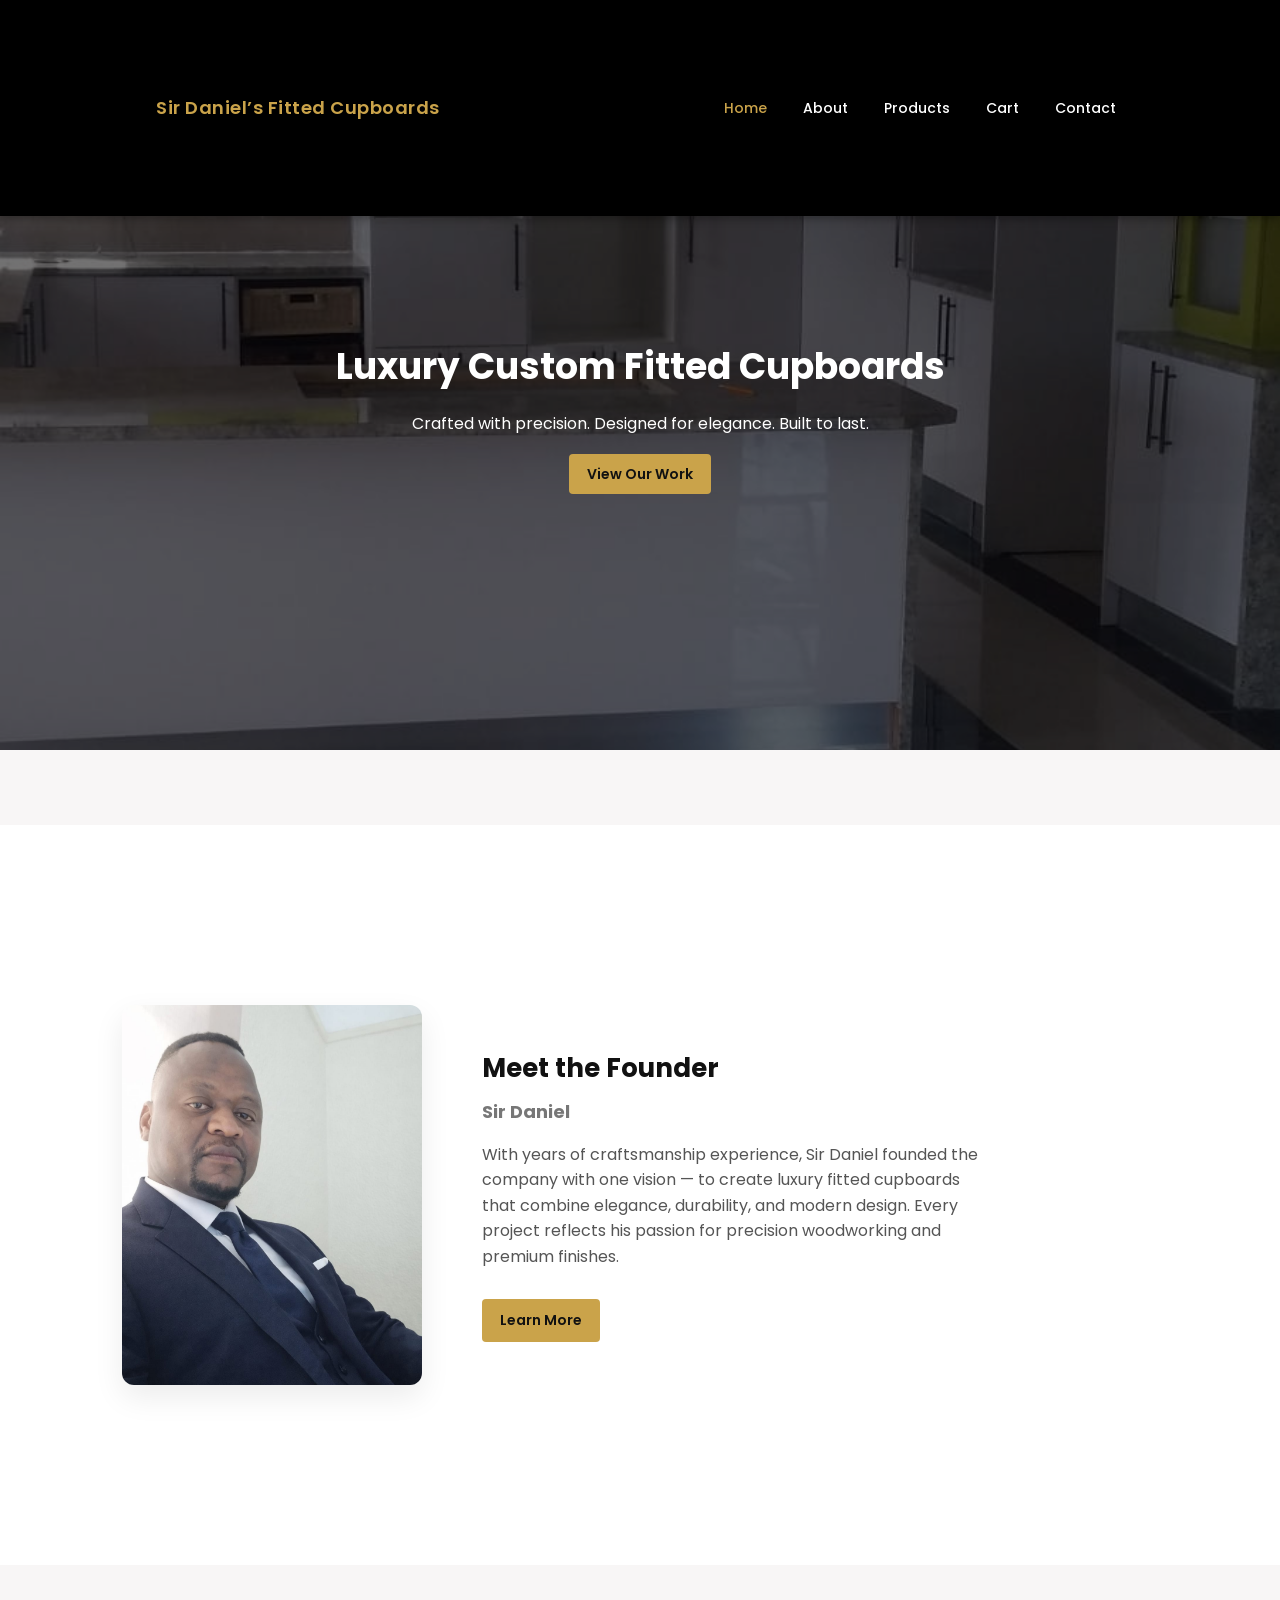
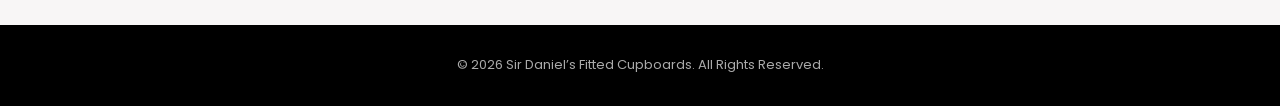
==== index.html @ cc7ca337 "files edited" ====
<!DOCTYPE html>
<html lang="en">
<head>
<meta charset="UTF-8">
<meta name="viewport" content="width=device-width, initial-scale=1.0">
<title>Sir Daniel’s Fitted Cupboards | Custom Luxury Woodwork</title>

<link href="https://fonts.googleapis.com/css2?family=Poppins:wght@300;400;500;600;700&display=swap" rel="stylesheet">
<link rel="stylesheet" href="../css/styles.css">
</head>

<body>

<!-- ================= NAVBAR ================= -->

<header class="site-header">
  <div class="container nav-inner">
    <div class="logo">
      <a href="index.html">Sir Daniel’s Fitted Cupboards</a>
    </div>

    <nav class="nav-links">
      <a href="index.html" class="active">Home</a>
      <a href="about.html">About</a>
      <a href="products.html">Products</a>
      <a href="cart.html">Cart</a>
      <a href="contact.html">Contact</a>
    </nav>
  </div>
</header>

<!-- ================= HERO SECTION ================= -->

<section class="hero">

  <div class="slide active">
    <img src="../images/img1.jpeg" alt="Luxury Fitted Cupboards">
  </div>

  <div class="slide">
    <img src="../images/img2.jpeg" alt="Modern Wardrobe Design">
  </div>

  <div class="slide">
    <img src="../images/img3.jpeg" alt="Custom Bedroom Cupboards">
  </div>

  <div class="hero-overlay">
    <div class="hero-content">
      <h1>Luxury Custom Fitted Cupboards</h1>
      <p>Crafted with precision. Designed for elegance. Built to last.</p>
      <a href="products.html" class="btn-primary">View Our Work</a>
    </div>
  </div>

</section>

<!-- ================= FOUNDER SECTION ================= -->

<section class="founder-section">
  <div class="container founder-container">

    <div class="founder-image">
      <img src="../images/daniel.jpeg" alt="Founder - Sir Daniel">
    </div>

    <div class="founder-content">
      <h2>Meet the Founder</h2>
      <h3>Sir Daniel</h3>
      <p>
        With years of craftsmanship experience, Sir Daniel founded the company
        with one vision — to create luxury fitted cupboards that combine
        elegance, durability, and modern design. Every project reflects his
        passion for precision woodworking and premium finishes.
      </p>
      <a href="about.html" class="btn-secondary">Learn More</a>
    </div>

  </div>
</section>

<!-- ================= FOOTER ================= -->

<footer class="site-footer">
  <p>© 2026 Sir Daniel’s Fitted Cupboards. All Rights Reserved.</p>
</footer>

<script src="../js/home.js"></script>

</body>
</html>
---- css/styles.css ----
/* =====================================================
   GLOBAL RESET
===================================================== */

/* ==========================================
   NAVBAR
========================================== */

/* ==========================================
   NAVBAR (Consistent Across Pages)
========================================== */

/* ==========================================
   CONTACT SECTION
========================================== */
.contact-section {
  padding: 120px 20px 80px;
  background: #f8f6f6;
  min-height: 100vh;
  display: flex;
  justify-content: center;
  align-items: flex-start;
}

/* ==========================================
   CONTACT CARD
========================================== */
.contact-card {
  background: #fff;
  width: 100%;
  max-width: 750px;
  padding: 45px;
  border-radius: 10px;
  box-shadow: 0 15px 40px rgba(0,0,0,0.08);
}

.contact-card h2 {
  font-size: 26px;
  margin-bottom: 10px;
}

.subtitle {
  color: #777;
  margin-bottom: 30px;
  font-size: 14px;
}

/* ==========================================
   FORM STYLING
========================================== */
form {
  display: flex;
  flex-direction: column;
  gap: 15px;
}

input,
textarea {
  padding: 12px 14px;
  border: 1px solid #ddd;
  border-radius: 6px;
  font-size: 14px;
  font-family: inherit;
  transition: 0.3s ease;
}

input:focus,
textarea:focus {
  border-color: #caa34a;
  outline: none;
  box-shadow: 0 0 0 2px rgba(202,163,74,0.15);
}

textarea {
  resize: vertical;
}

/* Booking Title */
.booking-title {
  margin-top: 20px;
  font-size: 18px;
  color: #111;
  border-bottom: 2px solid #caa34a;
  padding-bottom: 6px;
}

/* ==========================================
   BUTTON
========================================== */
form button {
  margin-top: 15px;
  padding: 12px;
  border: none;
  border-radius: 6px;
  background: #25D366; /* WhatsApp green */
  color: #fff;
  font-weight: 600;
  cursor: pointer;
  transition: 0.3s ease;
}

form button:hover {
  opacity: 0.85;
}

/* ==========================================
   CONTACT INFO SECTION
========================================== */
.contact-info {
  margin-top: 40px;
  padding-top: 25px;
  border-top: 1px solid #eee;
  font-size: 14px;
  color: #555;
}

.contact-info h4 {
  margin-bottom: 10px;
  color: #111;
}

.contact-info p {
  margin-bottom: 8px;
}

/* ==========================================
   RESPONSIVE
========================================== */
@media (max-width: 768px) {

  .contact-card {
    padding: 30px;
  }

  .contact-card h2 {
    font-size: 20px;
  }

  input,
  textarea {
    font-size: 13px;
  }
}
.navbar {
  background: #000;
  padding: 14px 8%;
  display: flex;
  justify-content: center;
}

.nav-container {
  width: 100%;
  max-width: 1200px;
  display: flex;
  justify-content: space-between;
  align-items: center;
}

.logo a {
  color: #caa34a;
  font-size: 18px;
  font-weight: 600;
  text-decoration: none;
}

.nav-links {
  display: flex;
  gap: 20px;
}

.nav-links a {
  color: #fff;
  text-decoration: none;
  font-size: 14px;
  transition: 0.3s ease;
}

.nav-links a:hover,
.nav-links a.active {
  color: #caa34a;
}

/* Cart Count Badge */
.cart-count {
  background: #caa34a;
  color: #111;
  font-size: 12px;
  padding: 2px 6px;
  border-radius: 50px;
  margin-left: 5px;
  font-weight: 600;
}

/* ==========================================
   CART SECTION
========================================== */
.cart-section {
  padding: 120px 20px 80px;
  background: #f8f6f6;
  min-height: 100vh;
}

.cart-container {
  max-width: 900px;
  margin: auto;
  background: #fff;
  padding: 40px;
  border-radius: 10px;
  box-shadow: 0 10px 30px rgba(0,0,0,0.05);
}

.cart-container h2 {
  margin-bottom: 30px;
  font-size: 26px;
  border-bottom: 2px solid #caa34a;
  padding-bottom: 10px;
}

/* Cart Items Area */
#cart-items {
  margin-bottom: 30px;
}

/* Example item styling (if JS adds items) */
.cart-item {
  display: flex;
  justify-content: space-between;
  padding: 15px 0;
  border-bottom: 1px solid #eee;
  font-size: 14px;
}

.cart-item span {
  font-weight: 500;
}

/* ==========================================
   BUTTONS
========================================== */
.cart-container button,
.btn-secondary {
  padding: 10px 18px;
  margin-right: 10px;
  margin-top: 10px;
  border-radius: 4px;
  border: none;
  cursor: pointer;
  font-size: 14px;
  font-weight: 600;
  transition: 0.3s ease;
}

/* WhatsApp Button */
.cart-container button:first-of-type {
  background: #25D366;
  color: #fff;
}

.cart-container button:first-of-type:hover {
  opacity: 0.85;
}

/* Clear Cart Button */
.cart-container button:nth-of-type(2) {
  background: #111;
  color: #fff;
}

.cart-container button:nth-of-type(2):hover {
  background: #caa34a;
  color: #111;
}

/* Email Button (Link Styled as Button) */
.btn-secondary {
  background: #caa34a;
  color: #111;
  text-decoration: none;
  display: inline-block;
}

.btn-secondary:hover {
  background: #a8851c;
  color: #fff;
}

/* ==========================================
   RESPONSIVE
========================================== */
@media (max-width: 768px) {

  .nav-container {
    flex-direction: column;
    gap: 12px;
  }

  .nav-links {
    flex-direction: column;
    align-items: center;
  }

  .cart-container {
    padding: 25px;
  }

  .cart-item {
    flex-direction: column;
    gap: 5px;
  }
}
.navbar {
  background: #000;
  padding: 14px 8%;
  display: flex;
  justify-content: space-between;
  align-items: center;
}

.navbar .logo {
  color: #caa34a;
  font-size: 18px;
  font-weight: 600;
  letter-spacing: 1px;
}

.navbar nav {
  display: flex;
  gap: 20px;
}

.navbar nav a {
  color: #fff;
  text-decoration: none;
  font-size: 14px;
  transition: 0.3s ease;
}

.navbar nav a:hover {
  color: #caa34a;
}

/* ==========================================
   PAGE BANNER
========================================== */
.page-banner {
  background: linear-gradient(rgba(0,0,0,0.65), rgba(0,0,0,0.65)),
              url('../images/img1.jpeg') center/cover no-repeat;
  color: #fff;
  text-align: center;
  padding: 100px 20px;
}

.page-banner h1 {
  font-size: 36px;
  margin-bottom: 15px;
}

.page-banner p {
  font-size: 16px;
  color: #ddd;
}

/* ==========================================
   CONTAINER
========================================== */
.container {
  width: 90%;
  max-width: 1100px;
  margin: auto;
  padding: 80px 0;
}

/* ==========================================
   SECTIONS
========================================== */
.section {
  margin-bottom: 60px;
}

.section h2 {
  font-size: 26px;
  margin-bottom: 20px;
  position: relative;
}

.section h2::after {
  content: "";
  width: 60px;
  height: 3px;
  background: #caa34a;
  display: block;
  margin-top: 8px;
}

.section p {
  color: #555;
  max-width: 700px;
  line-height: 1.7;
}

/* ==========================================
   VALUES GRID
========================================== */
.values {
  display: grid;
  grid-template-columns: repeat(auto-fit, minmax(220px, 1fr));
  gap: 25px;
  margin-top: 30px;
}

.value-box {
  background: #fff;
  padding: 25px;
  border-radius: 8px;
  box-shadow: 0 8px 25px rgba(0,0,0,0.05);
  transition: 0.3s ease;
}

.value-box:hover {
  transform: translateY(-6px);
  box-shadow: 0 15px 35px rgba(0,0,0,0.1);
}

.value-box h3 {
  margin-bottom: 10px;
  font-size: 18px;
  color: #111;
}

.value-box p {
  font-size: 14px;
  color: #666;
}

/* ==========================================
   CALL TO ACTION
========================================== */
.cta {
  background: #111;
  color: #fff;
  text-align: center;
  padding: 70px 20px;
}

.cta h2 {
  font-size: 28px;
  margin-bottom: 25px;
}

.btn {
  display: inline-block;
  background: #caa34a;
  color: #111;
  padding: 12px 24px;
  text-decoration: none;
  font-weight: 600;
  border-radius: 4px;
  transition: 0.3s ease;
}

.btn:hover {
  background: #a8851c;
  color: #fff;
}

/* ==========================================
   FOOTER
========================================== */
.site-footer {
  background: #000;
  color: #aaa;
  text-align: center;
  padding: 30px 20px;
  font-size: 13px;
}

/* ==========================================
   RESPONSIVE
========================================== */
@media (max-width: 768px) {

  .page-banner {
    padding: 80px 20px;
  }

  .page-banner h1 {
    font-size: 24px;
  }

  .section h2 {
    font-size: 20px;
  }

  .cta h2 {
    font-size: 20px;
  }
}
*,
*::before,
*::after {
  margin: 0;
  padding: 0;
  box-sizing: border-box;
}

html {
  scroll-behavior: smooth;
}

body {
  font-family: 'Poppins', 'Segoe UI', sans-serif;
  background: #f8f6f6;
  color: #111;
  line-height: 1.6;
  overflow-x: hidden;
}

/* =====================================================
   CONTAINER
===================================================== */
.container {
  width: 90%;
  max-width: 1200px;
  margin: auto;
  padding: 80px 0;
}

/* =====================================================
   NAVBAR (SMALLER & CLEAN)
===================================================== */
.site-header {
  background: #000;
  position: fixed;
  width: 100%;
  top: 0;
  z-index: 1000;
  padding: 12px 8%;   /* 👈 reduced height */
  box-shadow: 0 3px 8px rgba(0,0,0,0.3);
}

.nav-inner {
  display: flex;
  justify-content: space-between;
  align-items: center;
}

.logo a {
  color: #caa34a;
  font-size: 18px;  /* 👈 smaller logo */
  font-weight: 600;
  text-decoration: none;
  letter-spacing: 0.5px;
}

nav {
  display: flex;
  gap: 20px;
}

nav a {
  color: #fff;   /* 👈 FIXED (was dark before) */
  text-decoration: none;
  font-size: 14px;
  font-weight: 500;
  padding: 5px 8px;
  transition: 0.3s ease;
}

nav a:hover {
  color: #caa34a;
}

nav a.active {
  color: #caa34a;
}

/* Proper spacing for fixed navbar */
.page-content,
.hero,
.founder-section,
.products-section,
.contact-section {
  margin-top: 75px;  /* 👈 adjusted for smaller nav */
}

/* =====================================================
   HERO (MORE PROFESSIONAL HEIGHT)
===================================================== */
.hero {
  position: relative;
  height: 75vh;   /* 👈 reduced from 90vh */
  min-height: 500px;
  overflow: hidden;
  background: #000;
}

.slide {
  position: absolute;
  width: 100%;
  height: 100%;
  opacity: 0;
  transition: opacity 1s ease-in-out;
}

.slide.active {
  opacity: 1;
}

.slide img {
  width: 100%;
  height: 100%;
  object-fit: cover;
}

.hero-overlay {
  position: absolute;
  inset: 0;
  background: rgba(0,0,0,0.55);
  display: flex;
  align-items: center;
  justify-content: center;
  text-align: center;
  color: #fff;
  padding: 20px;
}

.hero-content h1 {
  font-size: 36px;
  margin-bottom: 15px;
}

.hero-content p {
  font-size: 16px;
  margin-bottom: 25px;
}

/* =====================================================
   FOUNDER SECTION
===================================================== */
.founder-section {
  padding: 100px 5%;
  background: #fff;
}

.founder-container {
  display: flex;
  align-items: center;
  gap: 60px;
  max-width: 1100px;
  margin: auto;
}

.founder-image {
  width: 300px;   /* slightly refined */
  height: 380px;
  overflow: hidden;
  border-radius: 12px;
  box-shadow: 0 12px 30px rgba(0,0,0,0.08);
}

.founder-image img {
  width: 100%;
  height: 100%;
  object-fit: cover;
}

.founder-content h2 {
  font-size: 26px;
  margin-bottom: 8px;
}

.founder-content h3 {
  font-size: 18px;
  margin-bottom: 15px;
  color: #777;
}

.founder-content p {
  color: #555;
  margin-bottom: 20px;
  max-width: 500px;
}

/* =====================================================
   BUTTONS
===================================================== */
.btn-primary,
button {
  padding: 10px 18px;
  border-radius: 4px;
  border: none;
  cursor: pointer;
  font-weight: 600;
  font-size: 14px;
  transition: 0.3s ease;
}

.btn-primary {
  background: #caa34a;
  color: #111;
  text-decoration: none;
}

.btn-primary:hover {
  background: #a8851c;
  color: #fff;
}

button {
  background: #111;
  color: #fff;
}

button:hover {
  background: #caa34a;
  color: #111;
}

/* =====================================================
   PRODUCTS GRID
===================================================== */
.products {
  display: grid;
  grid-template-columns: repeat(auto-fit, minmax(260px, 1fr));
  gap: 30px;
}

.product {
  background: #fff;
  padding: 18px;
  border-radius: 8px;
  box-shadow: 0 6px 20px rgba(0,0,0,0.05);
  text-align: center;
  transition: 0.3s ease;
}

.product:hover {
  transform: translateY(-6px);
}

.product img {
  width: 100%;
  height: 220px;
  object-fit: cover;
  border-radius: 6px;
}

.price {
  font-weight: 600;
  margin: 12px 0 15px;
}

/* =====================================================
   FOOTER
===================================================== */
.site-footer {
  background: #000;
  color: #aaa;
  text-align: center;
  padding: 30px 20px;
  font-size: 13px;
  margin-top: 60px;
}

/* =====================================================
   RESPONSIVE
===================================================== */
@media (max-width: 768px) {

  .nav-inner {
    flex-direction: column;
    gap: 12px;
  }

  nav {
    flex-direction: column;
    align-items: center;
    gap: 10px;
  }

  .hero {
    height: 65vh;
  }

  .hero-content h1 {
    font-size: 24px;
  }

  .founder-container {
    flex-direction: column;
    text-align: center;
  }

  .founder-image {
    width: 250px;
    height: 320px;
  }
}
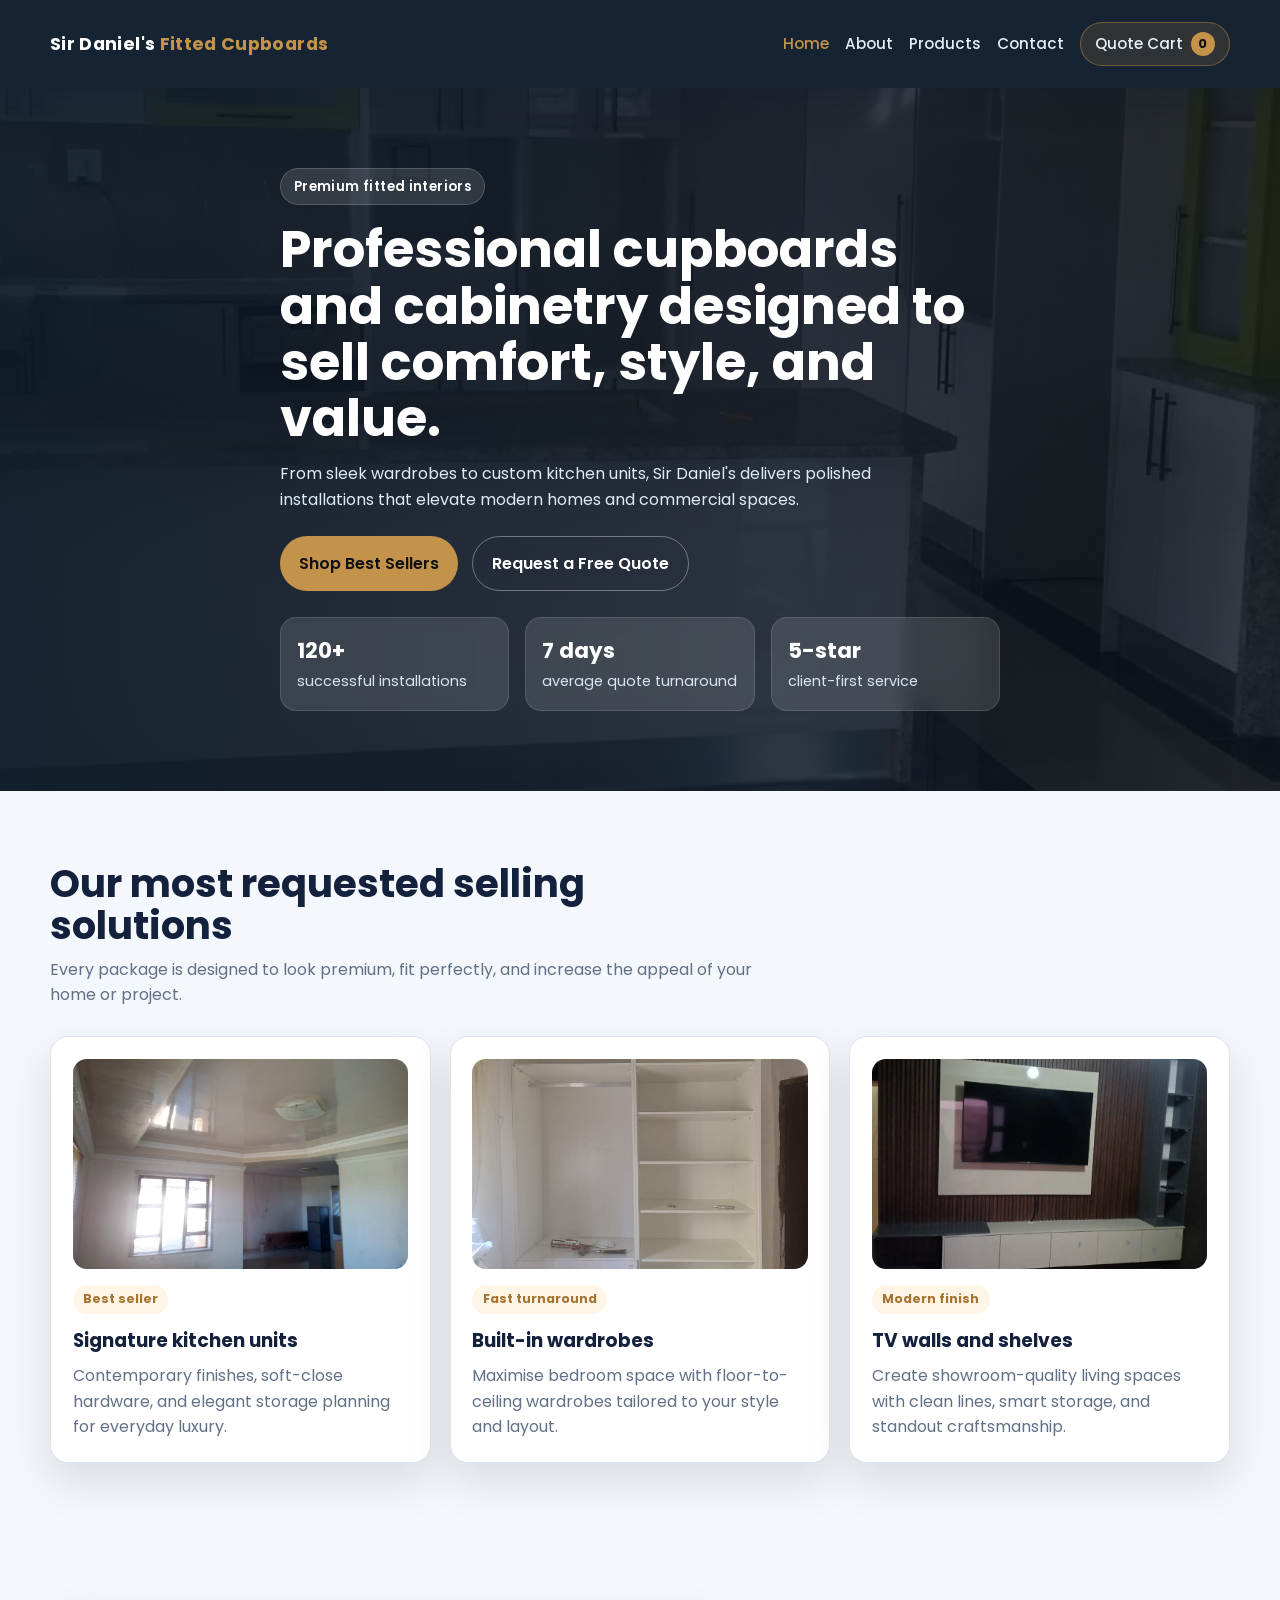
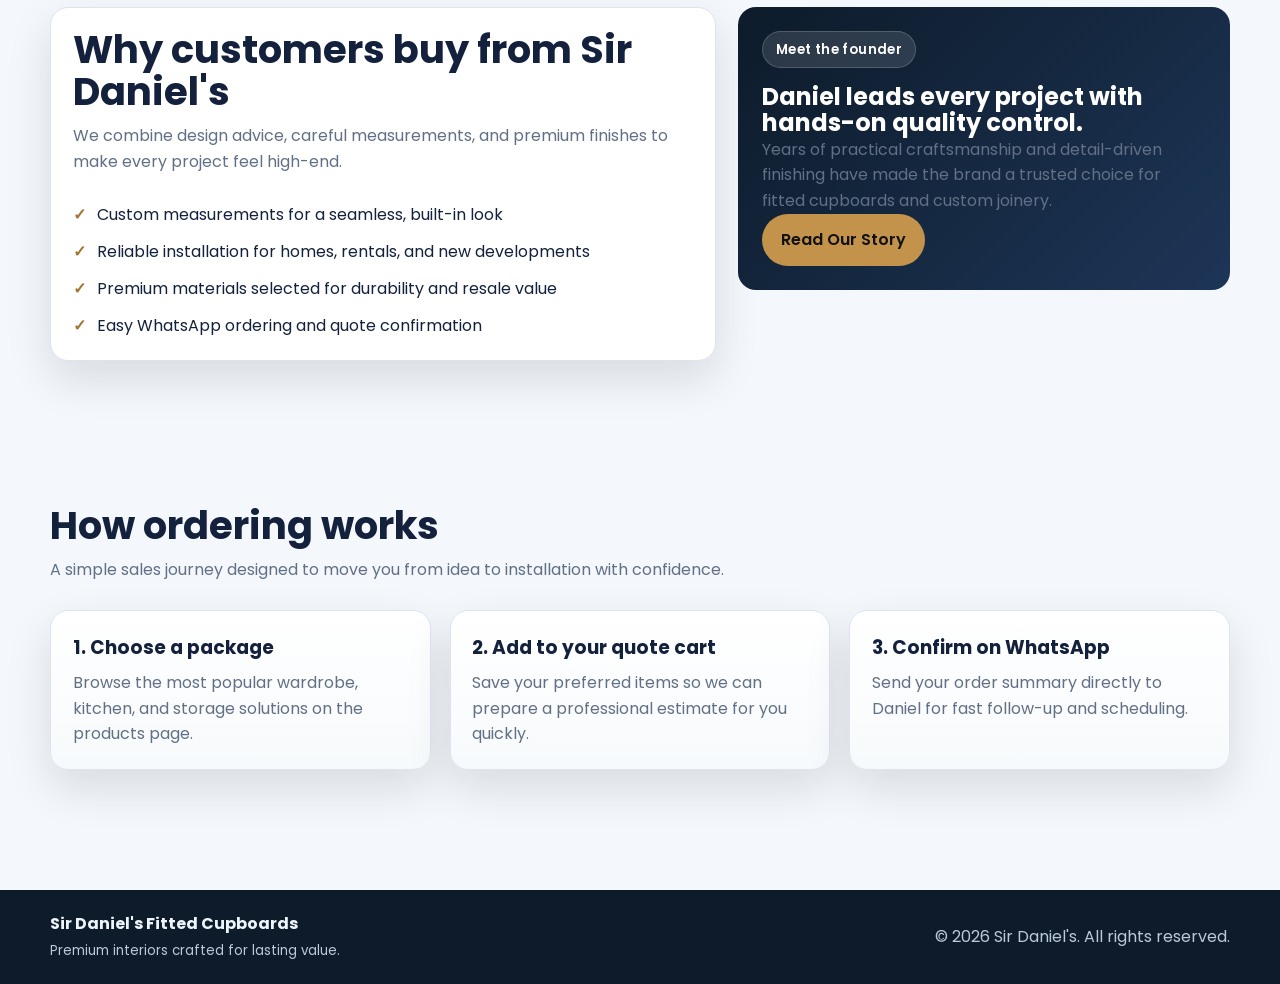
==== commit d19690c1: "restructured files" ====
--- a/index.html
+++ b/index.html
@@ -1,91 +1,153 @@
 <!DOCTYPE html>
 <html lang="en">
 <head>
-<meta charset="UTF-8">
-<meta name="viewport" content="width=device-width, initial-scale=1.0">
-<title>Sir Daniel’s Fitted Cupboards | Custom Luxury Woodwork</title>
+  <meta charset="UTF-8">
+  <meta name="viewport" content="width=device-width, initial-scale=1.0">
+  <title>Sir Daniel's Fitted Cupboards | Premium Built-In Solutions</title>
+  <link rel="preconnect" href="https://fonts.googleapis.com">
+  <link rel="preconnect" href="https://fonts.gstatic.com" crossorigin>
+  <link href="https://fonts.googleapis.com/css2?family=Poppins:wght@300;400;500;600;700&display=swap" rel="stylesheet">
+  <link rel="stylesheet" href="../css/styles.css">
+</head>
+<body>
+  <header class="site-header">
+    <div class="container nav-inner">
+      <a class="brand" href="index.html">Sir Daniel's <span>Fitted Cupboards</span></a>
+      <nav class="nav-links">
+        <a href="index.html" class="active">Home</a>
+        <a href="about.html">About</a>
+        <a href="products.html">Products</a>
+        <a href="contact.html">Contact</a>
+        <a href="cart.html" class="cart-pill">Quote Cart <span id="cart-count">0</span></a>
+      </nav>
+    </div>
+  </header>
 
-<link href="https://fonts.googleapis.com/css2?family=Poppins:wght@300;400;500;600;700&display=swap" rel="stylesheet">
-<link rel="stylesheet" href="../css/styles.css">
-</head>
+  <section class="hero">
+    <div class="hero-slides">
+      <div class="slide active"><img src="../images/img1.jpeg" alt="Luxury fitted cupboards in a modern bedroom"></div>
+      <div class="slide"><img src="../images/img2.jpeg" alt="Custom wardrobe installation"></div>
+      <div class="slide"><img src="../images/img3.jpeg" alt="Premium built-in cabinetry"></div>
+    </div>
+    <div class="hero-overlay"></div>
 
-<body>
+    <div class="container hero-content">
+      <span class="eyebrow">Premium fitted interiors</span>
+      <h1>Professional cupboards and cabinetry designed to sell comfort, style, and value.</h1>
+      <p>From sleek wardrobes to custom kitchen units, Sir Daniel's delivers polished installations that elevate modern homes and commercial spaces.</p>
+      <div class="hero-actions">
+        <a href="products.html" class="btn btn-primary">Shop Best Sellers</a>
+        <a href="contact.html" class="btn btn-secondary">Request a Free Quote</a>
+      </div>
 
-<!-- ================= NAVBAR ================= -->
+      <div class="metric-row">
+        <div class="metric-card">
+          <strong>120+</strong>
+          <span>successful installations</span>
+        </div>
+        <div class="metric-card">
+          <strong>7 days</strong>
+          <span>average quote turnaround</span>
+        </div>
+        <div class="metric-card">
+          <strong>5-star</strong>
+          <span>client-first service</span>
+        </div>
+      </div>
+    </div>
+  </section>
 
-<header class="site-header">
-  <div class="container nav-inner">
-    <div class="logo">
-      <a href="index.html">Sir Daniel’s Fitted Cupboards</a>
+  <section class="section">
+    <div class="container">
+      <div class="section-heading">
+        <h2>Our most requested selling solutions</h2>
+        <p>Every package is designed to look premium, fit perfectly, and increase the appeal of your home or project.</p>
+      </div>
+
+      <div class="card-grid">
+        <article class="info-card">
+          <img src="../images/img7.jpeg" alt="Bespoke kitchen cupboards">
+          <span class="badge">Best seller</span>
+          <h3>Signature kitchen units</h3>
+          <p>Contemporary finishes, soft-close hardware, and elegant storage planning for everyday luxury.</p>
+        </article>
+
+        <article class="info-card">
+          <img src="../images/img8.jpeg" alt="Wardrobe installation">
+          <span class="badge">Fast turnaround</span>
+          <h3>Built-in wardrobes</h3>
+          <p>Maximise bedroom space with floor-to-ceiling wardrobes tailored to your style and layout.</p>
+        </article>
+
+        <article class="info-card">
+          <img src="../images/img 23.jpeg" alt="TV wall unit and shelves">
+          <span class="badge">Modern finish</span>
+          <h3>TV walls and shelves</h3>
+          <p>Create showroom-quality living spaces with clean lines, smart storage, and standout craftsmanship.</p>
+        </article>
+      </div>
     </div>
+  </section>
 
-    <nav class="nav-links">
-      <a href="index.html" class="active">Home</a>
-      <a href="about.html">About</a>
-      <a href="products.html">Products</a>
-      <a href="cart.html">Cart</a>
-      <a href="contact.html">Contact</a>
-    </nav>
-  </div>
-</header>
+  <section class="section">
+    <div class="container split-layout">
+      <div class="feature-panel">
+        <div class="section-heading">
+          <h2>Why customers buy from Sir Daniel's</h2>
+          <p>We combine design advice, careful measurements, and premium finishes to make every project feel high-end.</p>
+        </div>
+        <ul class="check-list">
+          <li>Custom measurements for a seamless, built-in look</li>
+          <li>Reliable installation for homes, rentals, and new developments</li>
+          <li>Premium materials selected for durability and resale value</li>
+          <li>Easy WhatsApp ordering and quote confirmation</li>
+        </ul>
+      </div>
 
-<!-- ================= HERO SECTION ================= -->
+      <div class="cta-banner">
+        <span class="eyebrow">Meet the founder</span>
+        <h2>Daniel leads every project with hands-on quality control.</h2>
+        <p class="lead">Years of practical craftsmanship and detail-driven finishing have made the brand a trusted choice for fitted cupboards and custom joinery.</p>
+        <a href="about.html" class="btn btn-primary">Read Our Story</a>
+      </div>
+    </div>
+  </section>
 
-<section class="hero">
+  <section class="section">
+    <div class="container">
+      <div class="section-heading">
+        <h2>How ordering works</h2>
+        <p>A simple sales journey designed to move you from idea to installation with confidence.</p>
+      </div>
 
-  <div class="slide active">
-    <img src="../images/img1.jpeg" alt="Luxury Fitted Cupboards">
-  </div>
+      <div class="highlights-grid">
+        <div class="value-card">
+          <h3>1. Choose a package</h3>
+          <p>Browse the most popular wardrobe, kitchen, and storage solutions on the products page.</p>
+        </div>
+        <div class="value-card">
+          <h3>2. Add to your quote cart</h3>
+          <p>Save your preferred items so we can prepare a professional estimate for you quickly.</p>
+        </div>
+        <div class="value-card">
+          <h3>3. Confirm on WhatsApp</h3>
+          <p>Send your order summary directly to Daniel for fast follow-up and scheduling.</p>
+        </div>
+      </div>
+    </div>
+  </section>
 
-  <div class="slide">
-    <img src="../images/img2.jpeg" alt="Modern Wardrobe Design">
-  </div>
+  <footer class="site-footer">
+    <div class="container footer-inner">
+      <div>
+        <strong>Sir Daniel's Fitted Cupboards</strong><br>
+        <small>Premium interiors crafted for lasting value.</small>
+      </div>
+      <p>© 2026 Sir Daniel's. All rights reserved.</p>
+    </div>
+  </footer>
 
-  <div class="slide">
-    <img src="../images/img3.jpeg" alt="Custom Bedroom Cupboards">
-  </div>
-
-  <div class="hero-overlay">
-    <div class="hero-content">
-      <h1>Luxury Custom Fitted Cupboards</h1>
-      <p>Crafted with precision. Designed for elegance. Built to last.</p>
-      <a href="products.html" class="btn-primary">View Our Work</a>
-    </div>
-  </div>
-
-</section>
-
-<!-- ================= FOUNDER SECTION ================= -->
-
-<section class="founder-section">
-  <div class="container founder-container">
-
-    <div class="founder-image">
-      <img src="../images/daniel.jpeg" alt="Founder - Sir Daniel">
-    </div>
-
-    <div class="founder-content">
-      <h2>Meet the Founder</h2>
-      <h3>Sir Daniel</h3>
-      <p>
-        With years of craftsmanship experience, Sir Daniel founded the company
-        with one vision — to create luxury fitted cupboards that combine
-        elegance, durability, and modern design. Every project reflects his
-        passion for precision woodworking and premium finishes.
-      </p>
-      <a href="about.html" class="btn-secondary">Learn More</a>
-    </div>
-
-  </div>
-</section>
-
-<!-- ================= FOOTER ================= -->
-
-<footer class="site-footer">
-  <p>© 2026 Sir Daniel’s Fitted Cupboards. All Rights Reserved.</p>
-</footer>
-
-<script src="../js/home.js"></script>
-
+  <script src="../js/home.js"></script>
+  <script src="../js/cart.js"></script>
 </body>
 </html>
--- a/css/styles.css
+++ b/css/styles.css
@@ -1,506 +1,29 @@
-/* =====================================================
-   GLOBAL RESET
-===================================================== */
-
-/* ==========================================
-   NAVBAR
-========================================== */
-
-/* ==========================================
-   NAVBAR (Consistent Across Pages)
-========================================== */
-
-/* ==========================================
-   CONTACT SECTION
-========================================== */
-.contact-section {
-  padding: 120px 20px 80px;
-  background: #f8f6f6;
-  min-height: 100vh;
-  display: flex;
-  justify-content: center;
-  align-items: flex-start;
-}
-
-/* ==========================================
-   CONTACT CARD
-========================================== */
-.contact-card {
-  background: #fff;
-  width: 100%;
-  max-width: 750px;
-  padding: 45px;
-  border-radius: 10px;
-  box-shadow: 0 15px 40px rgba(0,0,0,0.08);
-}
-
-.contact-card h2 {
-  font-size: 26px;
-  margin-bottom: 10px;
-}
-
-.subtitle {
-  color: #777;
-  margin-bottom: 30px;
-  font-size: 14px;
-}
-
-/* ==========================================
-   FORM STYLING
-========================================== */
-form {
-  display: flex;
-  flex-direction: column;
-  gap: 15px;
-}
-
-input,
-textarea {
-  padding: 12px 14px;
-  border: 1px solid #ddd;
-  border-radius: 6px;
-  font-size: 14px;
-  font-family: inherit;
-  transition: 0.3s ease;
-}
-
-input:focus,
-textarea:focus {
-  border-color: #caa34a;
-  outline: none;
-  box-shadow: 0 0 0 2px rgba(202,163,74,0.15);
-}
-
-textarea {
-  resize: vertical;
-}
-
-/* Booking Title */
-.booking-title {
-  margin-top: 20px;
-  font-size: 18px;
-  color: #111;
-  border-bottom: 2px solid #caa34a;
-  padding-bottom: 6px;
-}
-
-/* ==========================================
-   BUTTON
-========================================== */
-form button {
-  margin-top: 15px;
-  padding: 12px;
-  border: none;
-  border-radius: 6px;
-  background: #25D366; /* WhatsApp green */
-  color: #fff;
-  font-weight: 600;
-  cursor: pointer;
-  transition: 0.3s ease;
-}
-
-form button:hover {
-  opacity: 0.85;
-}
-
-/* ==========================================
-   CONTACT INFO SECTION
-========================================== */
-.contact-info {
-  margin-top: 40px;
-  padding-top: 25px;
-  border-top: 1px solid #eee;
-  font-size: 14px;
-  color: #555;
-}
-
-.contact-info h4 {
-  margin-bottom: 10px;
-  color: #111;
-}
-
-.contact-info p {
-  margin-bottom: 8px;
-}
-
-/* ==========================================
-   RESPONSIVE
-========================================== */
-@media (max-width: 768px) {
-
-  .contact-card {
-    padding: 30px;
-  }
-
-  .contact-card h2 {
-    font-size: 20px;
-  }
-
-  input,
-  textarea {
-    font-size: 13px;
-  }
-}
-.navbar {
-  background: #000;
-  padding: 14px 8%;
-  display: flex;
-  justify-content: center;
-}
-
-.nav-container {
-  width: 100%;
-  max-width: 1200px;
-  display: flex;
-  justify-content: space-between;
-  align-items: center;
-}
-
-.logo a {
-  color: #caa34a;
-  font-size: 18px;
-  font-weight: 600;
-  text-decoration: none;
-}
-
-.nav-links {
-  display: flex;
-  gap: 20px;
-}
-
-.nav-links a {
-  color: #fff;
-  text-decoration: none;
-  font-size: 14px;
-  transition: 0.3s ease;
-}
-
-.nav-links a:hover,
-.nav-links a.active {
-  color: #caa34a;
-}
-
-/* Cart Count Badge */
-.cart-count {
-  background: #caa34a;
-  color: #111;
-  font-size: 12px;
-  padding: 2px 6px;
-  border-radius: 50px;
-  margin-left: 5px;
-  font-weight: 600;
-}
-
-/* ==========================================
-   CART SECTION
-========================================== */
-.cart-section {
-  padding: 120px 20px 80px;
-  background: #f8f6f6;
-  min-height: 100vh;
-}
-
-.cart-container {
-  max-width: 900px;
-  margin: auto;
-  background: #fff;
-  padding: 40px;
-  border-radius: 10px;
-  box-shadow: 0 10px 30px rgba(0,0,0,0.05);
-}
-
-.cart-container h2 {
-  margin-bottom: 30px;
-  font-size: 26px;
-  border-bottom: 2px solid #caa34a;
-  padding-bottom: 10px;
-}
-
-/* Cart Items Area */
-#cart-items {
-  margin-bottom: 30px;
-}
-
-/* Example item styling (if JS adds items) */
-.cart-item {
-  display: flex;
-  justify-content: space-between;
-  padding: 15px 0;
-  border-bottom: 1px solid #eee;
-  font-size: 14px;
-}
-
-.cart-item span {
-  font-weight: 500;
-}
-
-/* ==========================================
-   BUTTONS
-========================================== */
-.cart-container button,
-.btn-secondary {
-  padding: 10px 18px;
-  margin-right: 10px;
-  margin-top: 10px;
-  border-radius: 4px;
-  border: none;
-  cursor: pointer;
-  font-size: 14px;
-  font-weight: 600;
-  transition: 0.3s ease;
-}
-
-/* WhatsApp Button */
-.cart-container button:first-of-type {
-  background: #25D366;
-  color: #fff;
-}
-
-.cart-container button:first-of-type:hover {
-  opacity: 0.85;
-}
-
-/* Clear Cart Button */
-.cart-container button:nth-of-type(2) {
-  background: #111;
-  color: #fff;
-}
-
-.cart-container button:nth-of-type(2):hover {
-  background: #caa34a;
-  color: #111;
-}
-
-/* Email Button (Link Styled as Button) */
-.btn-secondary {
-  background: #caa34a;
-  color: #111;
-  text-decoration: none;
-  display: inline-block;
-}
-
-.btn-secondary:hover {
-  background: #a8851c;
-  color: #fff;
-}
-
-/* ==========================================
-   RESPONSIVE
-========================================== */
-@media (max-width: 768px) {
-
-  .nav-container {
-    flex-direction: column;
-    gap: 12px;
-  }
-
-  .nav-links {
-    flex-direction: column;
-    align-items: center;
-  }
-
-  .cart-container {
-    padding: 25px;
-  }
-
-  .cart-item {
-    flex-direction: column;
-    gap: 5px;
-  }
-}
-.navbar {
-  background: #000;
-  padding: 14px 8%;
-  display: flex;
-  justify-content: space-between;
-  align-items: center;
-}
-
-.navbar .logo {
-  color: #caa34a;
-  font-size: 18px;
-  font-weight: 600;
-  letter-spacing: 1px;
-}
-
-.navbar nav {
-  display: flex;
-  gap: 20px;
-}
-
-.navbar nav a {
-  color: #fff;
-  text-decoration: none;
-  font-size: 14px;
-  transition: 0.3s ease;
-}
-
-.navbar nav a:hover {
-  color: #caa34a;
-}
-
-/* ==========================================
-   PAGE BANNER
-========================================== */
-.page-banner {
-  background: linear-gradient(rgba(0,0,0,0.65), rgba(0,0,0,0.65)),
-              url('../images/img1.jpeg') center/cover no-repeat;
-  color: #fff;
-  text-align: center;
-  padding: 100px 20px;
-}
-
-.page-banner h1 {
-  font-size: 36px;
-  margin-bottom: 15px;
-}
-
-.page-banner p {
-  font-size: 16px;
-  color: #ddd;
-}
-
-/* ==========================================
-   CONTAINER
-========================================== */
-.container {
-  width: 90%;
-  max-width: 1100px;
-  margin: auto;
-  padding: 80px 0;
-}
-
-/* ==========================================
-   SECTIONS
-========================================== */
-.section {
-  margin-bottom: 60px;
-}
-
-.section h2 {
-  font-size: 26px;
-  margin-bottom: 20px;
-  position: relative;
-}
-
-.section h2::after {
-  content: "";
-  width: 60px;
-  height: 3px;
-  background: #caa34a;
-  display: block;
-  margin-top: 8px;
-}
-
-.section p {
-  color: #555;
-  max-width: 700px;
-  line-height: 1.7;
-}
-
-/* ==========================================
-   VALUES GRID
-========================================== */
-.values {
-  display: grid;
-  grid-template-columns: repeat(auto-fit, minmax(220px, 1fr));
-  gap: 25px;
-  margin-top: 30px;
-}
-
-.value-box {
-  background: #fff;
-  padding: 25px;
-  border-radius: 8px;
-  box-shadow: 0 8px 25px rgba(0,0,0,0.05);
-  transition: 0.3s ease;
-}
-
-.value-box:hover {
-  transform: translateY(-6px);
-  box-shadow: 0 15px 35px rgba(0,0,0,0.1);
-}
-
-.value-box h3 {
-  margin-bottom: 10px;
-  font-size: 18px;
-  color: #111;
-}
-
-.value-box p {
-  font-size: 14px;
-  color: #666;
-}
-
-/* ==========================================
-   CALL TO ACTION
-========================================== */
-.cta {
-  background: #111;
-  color: #fff;
-  text-align: center;
-  padding: 70px 20px;
-}
-
-.cta h2 {
-  font-size: 28px;
-  margin-bottom: 25px;
-}
-
-.btn {
-  display: inline-block;
-  background: #caa34a;
-  color: #111;
-  padding: 12px 24px;
-  text-decoration: none;
-  font-weight: 600;
-  border-radius: 4px;
-  transition: 0.3s ease;
-}
-
-.btn:hover {
-  background: #a8851c;
-  color: #fff;
-}
-
-/* ==========================================
-   FOOTER
-========================================== */
-.site-footer {
-  background: #000;
-  color: #aaa;
-  text-align: center;
-  padding: 30px 20px;
-  font-size: 13px;
-}
-
-/* ==========================================
-   RESPONSIVE
-========================================== */
-@media (max-width: 768px) {
-
-  .page-banner {
-    padding: 80px 20px;
-  }
-
-  .page-banner h1 {
-    font-size: 24px;
-  }
-
-  .section h2 {
-    font-size: 20px;
-  }
-
-  .cta h2 {
-    font-size: 20px;
-  }
-}
+:root {
+  --dark: #0d1b2a;
+  --dark-soft: #1d3557;
+  --gold: #c4934b;
+  --gold-deep: #a57431;
+  --text: #14213d;
+  --muted: #617086;
+  --bg: #f4f7fb;
+  --surface: #ffffff;
+  --surface-alt: #eef3f8;
+  --border: #dbe4ef;
+  --success-bg: #e9f9ef;
+  --success-text: #16643d;
+  --error-bg: #fff1f1;
+  --error-text: #ae3c3c;
+  --shadow: 0 18px 45px rgba(13, 27, 42, 0.12);
+  --radius: 18px;
+  --container: 1180px;
+}
+
 *,
 *::before,
 *::after {
+  box-sizing: border-box;
   margin: 0;
   padding: 0;
-  box-sizing: border-box;
 }
 
 html {
@@ -509,97 +32,124 @@
 
 body {
   font-family: 'Poppins', 'Segoe UI', sans-serif;
-  background: #f8f6f6;
-  color: #111;
+  background: var(--bg);
+  color: var(--text);
   line-height: 1.6;
   overflow-x: hidden;
-}
-
-/* =====================================================
-   CONTAINER
-===================================================== */
+  padding-top: 88px;
+}
+
+img {
+  display: block;
+  width: 100%;
+}
+
+a {
+  color: inherit;
+  text-decoration: none;
+}
+
+button,
+input,
+textarea,
+select {
+  font: inherit;
+}
+
 .container {
-  width: 90%;
-  max-width: 1200px;
-  margin: auto;
-  padding: 80px 0;
-}
-
-/* =====================================================
-   NAVBAR (SMALLER & CLEAN)
-===================================================== */
+  width: min(var(--container), calc(100% - 2rem));
+  margin: 0 auto;
+}
+
 .site-header {
-  background: #000;
   position: fixed;
+  top: 0;
+  left: 0;
   width: 100%;
-  top: 0;
   z-index: 1000;
-  padding: 12px 8%;   /* 👈 reduced height */
-  box-shadow: 0 3px 8px rgba(0,0,0,0.3);
+  background: rgba(13, 27, 42, 0.96);
+  box-shadow: 0 12px 30px rgba(13, 27, 42, 0.18);
+  backdrop-filter: blur(10px);
 }
 
 .nav-inner {
   display: flex;
   justify-content: space-between;
   align-items: center;
-}
-
-.logo a {
-  color: #caa34a;
-  font-size: 18px;  /* 👈 smaller logo */
-  font-weight: 600;
-  text-decoration: none;
-  letter-spacing: 0.5px;
-}
-
-nav {
-  display: flex;
-  gap: 20px;
-}
-
-nav a {
-  color: #fff;   /* 👈 FIXED (was dark before) */
-  text-decoration: none;
-  font-size: 14px;
+  gap: 1rem;
+  min-height: 88px;
+  flex-wrap: wrap;
+}
+
+.brand {
+  color: #fff;
+  font-size: 1.1rem;
+  font-weight: 700;
+  letter-spacing: 0.02em;
+}
+
+.brand span {
+  color: var(--gold);
+}
+
+.nav-links {
+  display: flex;
+  align-items: center;
+  gap: 1rem;
+  flex-wrap: wrap;
+}
+
+.nav-links a {
+  color: #e6eef7;
+  font-size: 0.95rem;
   font-weight: 500;
-  padding: 5px 8px;
-  transition: 0.3s ease;
-}
-
-nav a:hover {
-  color: #caa34a;
-}
-
-nav a.active {
-  color: #caa34a;
-}
-
-/* Proper spacing for fixed navbar */
-.page-content,
-.hero,
-.founder-section,
-.products-section,
-.contact-section {
-  margin-top: 75px;  /* 👈 adjusted for smaller nav */
-}
-
-/* =====================================================
-   HERO (MORE PROFESSIONAL HEIGHT)
-===================================================== */
+  transition: color 0.2s ease, transform 0.2s ease;
+}
+
+.nav-links a:hover,
+.nav-links a.active {
+  color: var(--gold);
+}
+
+.cart-pill {
+  display: inline-flex;
+  align-items: center;
+  gap: 0.45rem;
+  padding: 0.55rem 0.9rem;
+  border-radius: 999px;
+  border: 1px solid rgba(196, 147, 75, 0.45);
+  background: rgba(196, 147, 75, 0.14);
+}
+
+.cart-pill span {
+  min-width: 24px;
+  padding: 0.12rem 0.4rem;
+  border-radius: 999px;
+  background: var(--gold);
+  color: #111;
+  font-size: 0.8rem;
+  font-weight: 700;
+  text-align: center;
+}
+
 .hero {
   position: relative;
-  height: 75vh;   /* 👈 reduced from 90vh */
-  min-height: 500px;
+  min-height: 78vh;
+  display: grid;
+  align-items: center;
+  background: var(--dark);
   overflow: hidden;
-  background: #000;
-}
-
+}
+
+.hero-slides,
 .slide {
   position: absolute;
-  width: 100%;
-  height: 100%;
+  inset: 0;
+}
+
+.slide {
   opacity: 0;
-  transition: opacity 1s ease-in-out;
+  transition: opacity 0.8s ease-in-out;
 }
 
 .slide.active {
@@ -607,192 +157,669 @@
 }
 
 .slide img {
-  width: 100%;
   height: 100%;
   object-fit: cover;
+  filter: brightness(0.45);
 }
 
 .hero-overlay {
   position: absolute;
   inset: 0;
-  background: rgba(0,0,0,0.55);
-  display: flex;
+  background: linear-gradient(90deg, rgba(13, 27, 42, 0.84), rgba(13, 27, 42, 0.35));
+}
+
+.hero-content {
+  position: relative;
+  z-index: 2;
+  max-width: 720px;
+  padding: 5rem 0;
+  color: #fff;
+}
+
+.eyebrow {
+  display: inline-flex;
+  align-items: center;
+  gap: 0.35rem;
+  padding: 0.45rem 0.8rem;
+  border-radius: 999px;
+  background: rgba(255, 255, 255, 0.12);
+  border: 1px solid rgba(255, 255, 255, 0.18);
+  font-size: 0.82rem;
+  font-weight: 600;
+  letter-spacing: 0.03em;
+  margin-bottom: 1rem;
+}
+
+.hero-content h1,
+.page-hero h1,
+.section-heading h2,
+.cta-banner h2 {
+  line-height: 1.1;
+}
+
+.hero-content h1 {
+  font-size: clamp(2.3rem, 4vw, 3.8rem);
+  margin-bottom: 0.9rem;
+}
+
+.hero-content p {
+  max-width: 650px;
+  color: #deebf8;
+  margin-bottom: 1.5rem;
+}
+
+.hero-actions,
+.cart-actions {
+  display: flex;
+  flex-wrap: wrap;
+  gap: 0.85rem;
+}
+
+.btn,
+.action-link,
+.filter-btn,
+.remove-btn {
+  transition: all 0.2s ease;
+}
+
+.btn {
+  display: inline-flex;
   align-items: center;
   justify-content: center;
-  text-align: center;
-  color: #fff;
-  padding: 20px;
-}
-
-.hero-content h1 {
-  font-size: 36px;
-  margin-bottom: 15px;
-}
-
-.hero-content p {
-  font-size: 16px;
-  margin-bottom: 25px;
-}
-
-/* =====================================================
-   FOUNDER SECTION
-===================================================== */
-.founder-section {
-  padding: 100px 5%;
-  background: #fff;
-}
-
-.founder-container {
-  display: flex;
-  align-items: center;
-  gap: 60px;
-  max-width: 1100px;
-  margin: auto;
-}
-
-.founder-image {
-  width: 300px;   /* slightly refined */
-  height: 380px;
+  border: none;
+  border-radius: 999px;
+  padding: 0.85rem 1.2rem;
+  font-weight: 600;
+  cursor: pointer;
+}
+
+.btn-primary {
+  background: var(--gold);
+  color: #111;
+}
+
+.btn-primary:hover {
+  background: #d7a867;
+  transform: translateY(-1px);
+}
+
+.btn-secondary {
+  background: transparent;
+  color: #fff;
+  border: 1px solid rgba(255, 255, 255, 0.35);
+}
+
+.btn-secondary:hover {
+  background: rgba(255, 255, 255, 0.1);
+}
+
+.btn-outline {
+  background: transparent;
+  color: var(--text);
+  border: 1px solid var(--border);
+}
+
+.btn-outline:hover {
+  background: var(--surface-alt);
+}
+
+.button-group {
+  display: flex;
+  gap: 0.8rem;
+  flex-wrap: wrap;
+}
+
+@media (max-width: 480px) {
+  .button-group {
+    flex-direction: column;
+  }
+  .button-group .btn {
+    width: 100%;
+  }
+}
+
+.metric-row {
+  display: grid;
+  grid-template-columns: repeat(3, minmax(0, 1fr));
+  gap: 1rem;
+  margin-top: 1.6rem;
+}
+
+.metric-card {
+  padding: 1rem;
+  border-radius: 16px;
+  background: rgba(255, 255, 255, 0.12);
+  border: 1px solid rgba(255, 255, 255, 0.12);
+  backdrop-filter: blur(8px);
+}
+
+.metric-card strong {
+  display: block;
+  font-size: 1.35rem;
+  color: #fff;
+}
+
+.metric-card span {
+  color: #d8e6f4;
+  font-size: 0.9rem;
+}
+
+.section {
+  padding: 4.5rem 0;
+}
+
+.section-heading {
+  max-width: 720px;
+  margin-bottom: 1.75rem;
+}
+
+.section-heading h2 {
+  font-size: clamp(1.9rem, 3vw, 2.5rem);
+  margin-bottom: 0.6rem;
+}
+
+.section-heading p,
+.lead,
+.info-card p,
+.value-card p,
+.contact-side-card p,
+.cart-item p,
+.page-hero p {
+  color: var(--muted);
+}
+
+.page-hero {
+  background: linear-gradient(135deg, var(--dark), var(--dark-soft));
+  color: #fff;
+  padding: 4rem 0 2.5rem;
+}
+
+.page-hero h1 {
+  font-size: clamp(2rem, 3vw, 3.1rem);
+  margin-bottom: 0.8rem;
+}
+
+.page-hero p {
+  max-width: 700px;
+  color: #dde8f5;
+}
+
+.card-grid,
+.value-grid,
+.product-grid,
+.highlights-grid,
+.stat-grid {
+  display: grid;
+  grid-template-columns: repeat(auto-fit, minmax(220px, 1fr));
+  gap: 1.2rem;
+}
+
+.info-card,
+.value-card,
+.contact-card,
+.contact-side-card,
+.cart-panel,
+.quote-banner,
+.feature-panel {
+  background: var(--surface);
+  border: 1px solid var(--border);
+  border-radius: var(--radius);
+  box-shadow: var(--shadow);
+}
+
+.info-card,
+.value-card,
+.contact-side-card,
+.feature-panel,
+.quote-banner {
+  padding: 1.35rem;
+}
+
+.info-card img {
+  height: 210px;
+  object-fit: cover;
+  border-radius: 14px;
+  margin-bottom: 1rem;
+}
+
+.badge {
+  display: inline-block;
+  margin-bottom: 0.75rem;
+  padding: 0.3rem 0.65rem;
+  border-radius: 999px;
+  background: #fff5e7;
+  color: var(--gold-deep);
+  font-size: 0.78rem;
+  font-weight: 700;
+}
+
+.info-card h3,
+.value-card h3,
+.feature-panel h3,
+.contact-card h2,
+.cart-panel h2 {
+  margin-bottom: 0.45rem;
+}
+
+.highlights-grid .value-card {
+  background: linear-gradient(180deg, #fff, #f7fafc);
+}
+
+.split-layout,
+.about-layout,
+.contact-layout {
+  display: grid;
+  grid-template-columns: 1.15fr 0.85fr;
+  gap: 1.4rem;
+  align-items: start;
+}
+
+.check-list {
+  list-style: none;
+  display: grid;
+  gap: 0.7rem;
+}
+
+.check-list li {
+  position: relative;
+  padding-left: 1.5rem;
+}
+
+.check-list li::before {
+  content: '✓';
+  position: absolute;
+  left: 0;
+  color: var(--gold-deep);
+  font-weight: 700;
+}
+
+.stat-grid {
+  margin-top: 1rem;
+}
+
+.stat-grid .value-card strong {
+  display: block;
+  font-size: 1.4rem;
+  color: var(--dark);
+}
+
+.horizontal-gallery {
+  display: flex;
+  gap: 1rem;
+  overflow-x: auto;
+  padding: 0.35rem 0 1rem;
+  scroll-snap-type: x proximity;
+}
+
+.horizontal-gallery::-webkit-scrollbar {
+  height: 10px;
+}
+
+.horizontal-gallery::-webkit-scrollbar-thumb {
+  background: rgba(29, 53, 87, 0.35);
+  border-radius: 999px;
+}
+
+.gallery-item {
+  flex: 0 0 260px;
+  background: var(--surface);
+  border: 1px solid var(--border);
+  border-radius: 16px;
   overflow: hidden;
-  border-radius: 12px;
-  box-shadow: 0 12px 30px rgba(0,0,0,0.08);
-}
-
-.founder-image img {
-  width: 100%;
-  height: 100%;
+  box-shadow: 0 12px 28px rgba(13, 27, 42, 0.08);
+  scroll-snap-align: start;
+}
+
+.gallery-item img {
+  height: 190px;
   object-fit: cover;
 }
 
-.founder-content h2 {
-  font-size: 26px;
-  margin-bottom: 8px;
-}
-
-.founder-content h3 {
-  font-size: 18px;
-  margin-bottom: 15px;
-  color: #777;
-}
-
-.founder-content p {
-  color: #555;
-  margin-bottom: 20px;
-  max-width: 500px;
-}
-
-/* =====================================================
-   BUTTONS
-===================================================== */
-.btn-primary,
-button {
-  padding: 10px 18px;
-  border-radius: 4px;
+.gallery-caption {
+  display: grid;
+  gap: 0.25rem;
+  padding: 0.85rem 1rem 0.35rem;
+  color: var(--dark);
+}
+
+.gallery-caption strong {
+  font-size: 0.95rem;
+}
+
+.gallery-caption span {
+  font-size: 0.82rem;
+  color: var(--muted);
+}
+
+.gallery-add-btn {
+  width: calc(100% - 2rem);
+  margin: 0 1rem 1rem;
   border: none;
+  border-radius: 999px;
+  padding: 0.7rem 0.9rem;
+  background: var(--gold);
+  color: #111;
+  font-weight: 700;
+  cursor: pointer;
+}
+
+.gallery-add-btn.selected {
+  background: #1f8f5f;
+  color: #fff;
+}
+
+.filter-bar {
+  display: flex;
+  flex-wrap: wrap;
+  gap: 0.75rem;
+  margin-bottom: 1.5rem;
+}
+
+.filter-btn {
+  border: 1px solid var(--border);
+  background: var(--surface);
+  color: var(--text);
+  border-radius: 999px;
+  padding: 0.65rem 1rem;
   cursor: pointer;
   font-weight: 600;
-  font-size: 14px;
-  transition: 0.3s ease;
-}
-
-.btn-primary {
-  background: #caa34a;
-  color: #111;
-  text-decoration: none;
-}
-
-.btn-primary:hover {
-  background: #a8851c;
-  color: #fff;
-}
-
-button {
-  background: #111;
-  color: #fff;
-}
-
-button:hover {
-  background: #caa34a;
-  color: #111;
-}
-
-/* =====================================================
-   PRODUCTS GRID
-===================================================== */
-.products {
-  display: grid;
-  grid-template-columns: repeat(auto-fit, minmax(260px, 1fr));
-  gap: 30px;
-}
-
-.product {
-  background: #fff;
-  padding: 18px;
-  border-radius: 8px;
-  box-shadow: 0 6px 20px rgba(0,0,0,0.05);
-  text-align: center;
-  transition: 0.3s ease;
-}
-
-.product:hover {
-  transform: translateY(-6px);
-}
-
-.product img {
-  width: 100%;
+}
+
+.filter-btn:hover,
+.filter-btn.active {
+  background: var(--dark);
+  color: #fff;
+  border-color: var(--dark);
+}
+
+.product-card {
+  background: var(--surface);
+  border: 1px solid var(--border);
+  border-radius: var(--radius);
+  overflow: hidden;
+  box-shadow: 0 14px 34px rgba(13, 27, 42, 0.08);
+}
+
+.product-card img {
   height: 220px;
   object-fit: cover;
-  border-radius: 6px;
-}
-
-.price {
+}
+
+.product-body {
+  padding: 1rem;
+}
+
+.product-meta {
+  display: flex;
+  justify-content: space-between;
+  gap: 0.5rem;
+  align-items: center;
+  margin-bottom: 0.5rem;
+}
+
+.product-meta span {
+  background: var(--surface-alt);
+  color: var(--dark-soft);
+  font-size: 0.78rem;
+  padding: 0.25rem 0.55rem;
+  border-radius: 999px;
+}
+
+.product-card h3 {
+  font-size: 1.05rem;
+}
+
+.product-note {
+  margin: 0.8rem 0;
+  color: var(--gold-deep);
+  font-size: 0.9rem;
   font-weight: 600;
-  margin: 12px 0 15px;
-}
-
-/* =====================================================
-   FOOTER
-===================================================== */
+}
+
+.product-actions {
+  display: flex;
+  gap: 0.75rem;
+}
+
+.product-actions button {
+  flex: 1;
+  border: none;
+  border-radius: 999px;
+  padding: 0.75rem 0.95rem;
+  cursor: pointer;
+  font-weight: 600;
+}
+
+.product-actions button:first-child {
+  background: var(--gold);
+  color: #111;
+}
+
+.product-actions button:last-child {
+  background: var(--dark);
+  color: #fff;
+}
+
+.product-actions button.selected {
+  background: #1f8f5f;
+  color: #fff;
+}
+
+.quote-banner {
+  margin-top: 1.5rem;
+  display: flex;
+  justify-content: space-between;
+  align-items: center;
+  gap: 1rem;
+  flex-wrap: wrap;
+}
+
+.contact-card,
+.cart-panel {
+  padding: 1.5rem;
+}
+
+.form-grid {
+  display: grid;
+  grid-template-columns: repeat(2, minmax(0, 1fr));
+  gap: 1rem;
+  margin-top: 1rem;
+}
+
+.form-group {
+  display: grid;
+  gap: 0.4rem;
+}
+
+.form-group.full {
+  grid-column: 1 / -1;
+}
+
+.form-group label {
+  font-weight: 600;
+}
+
+.form-group input,
+.form-group textarea,
+.form-group select {
+  width: 100%;
+  border: 1px solid var(--border);
+  border-radius: 12px;
+  padding: 0.8rem 0.9rem;
+  background: #fff;
+  color: var(--text);
+}
+
+.form-group textarea {
+  min-height: 130px;
+  resize: vertical;
+}
+
+.quick-links {
+  display: grid;
+  gap: 0.8rem;
+  margin-top: 1rem;
+}
+
+.contact-link {
+  display: block;
+  padding: 0.9rem 1rem;
+  border-radius: 12px;
+  background: var(--surface-alt);
+  font-weight: 600;
+}
+
+.message {
+  display: none;
+  margin-top: 0.9rem;
+  padding: 0.8rem 0.9rem;
+  border-radius: 12px;
+}
+
+.message.success,
+.message.error {
+  display: block;
+}
+
+.message.success {
+  background: var(--success-bg);
+  color: var(--success-text);
+}
+
+.message.error {
+  background: var(--error-bg);
+  color: var(--error-text);
+}
+
+.cart-item {
+  display: flex;
+  justify-content: space-between;
+  gap: 1rem;
+  align-items: flex-start;
+  padding: 1rem 0;
+  border-bottom: 1px solid var(--border);
+}
+
+.cart-item:last-of-type {
+  border-bottom: 0;
+}
+
+.item-copy h4 {
+  margin-bottom: 0.2rem;
+}
+
+.remove-btn {
+  border: 1px solid rgba(174, 60, 60, 0.3);
+  background: transparent;
+  color: var(--error-text);
+  border-radius: 999px;
+  padding: 0.45rem 0.8rem;
+  cursor: pointer;
+}
+
+.remove-btn:hover {
+  background: #fff5f5;
+}
+
+.cart-summary {
+  background: var(--surface-alt);
+  border-radius: 14px;
+  padding: 1rem;
+  margin-top: 1rem;
+}
+
+.action-link {
+  display: inline-flex;
+  align-items: center;
+  justify-content: center;
+  border-radius: 999px;
+  padding: 0.8rem 1.1rem;
+  font-weight: 700;
+}
+
+.action-link.whatsapp {
+  background: #25d366;
+  color: #0d3a1d;
+}
+
+.action-link.email {
+  background: var(--dark);
+  color: #fff;
+}
+
+.empty-state {
+  color: var(--muted);
+  padding: 0.6rem 0 0.2rem;
+}
+
+.cta-banner {
+  background: linear-gradient(135deg, var(--dark), var(--dark-soft));
+  color: #fff;
+  border-radius: var(--radius);
+  padding: 1.5rem;
+}
+
 .site-footer {
-  background: #000;
-  color: #aaa;
-  text-align: center;
-  padding: 30px 20px;
-  font-size: 13px;
-  margin-top: 60px;
-}
-
-/* =====================================================
-   RESPONSIVE
-===================================================== */
-@media (max-width: 768px) {
-
+  margin-top: 3rem;
+  background: var(--dark);
+  color: #edf4fb;
+  padding: 1.35rem 0;
+}
+
+.footer-inner {
+  display: flex;
+  align-items: center;
+  justify-content: space-between;
+  gap: 1rem;
+  flex-wrap: wrap;
+}
+
+.site-footer small,
+.site-footer p {
+  color: #bbcadb;
+}
+
+@media (max-width: 900px) {
+  body {
+    padding-top: 104px;
+  }
+
+  .metric-row,
+  .split-layout,
+  .about-layout,
+  .contact-layout,
+  .form-grid {
+    grid-template-columns: 1fr;
+  }
+}
+
+@media (max-width: 640px) {
   .nav-inner {
+    justify-content: center;
+    text-align: center;
+    padding: 0.6rem 0;
+  }
+
+  .nav-links {
+    justify-content: center;
+  }
+
+  .hero {
+    min-height: 85vh;
+  }
+
+  .hero-content {
+    padding: 4rem 0;
+  }
+
+  .quote-banner,
+  .hero-actions,
+  .cart-actions {
     flex-direction: column;
-    gap: 12px;
-  }
-
-  nav {
+    align-items: stretch;
+  }
+
+  .product-actions {
     flex-direction: column;
-    align-items: center;
-    gap: 10px;
-  }
-
-  .hero {
-    height: 65vh;
-  }
-
-  .hero-content h1 {
-    font-size: 24px;
-  }
-
-  .founder-container {
-    flex-direction: column;
-    text-align: center;
-  }
-
-  .founder-image {
-    width: 250px;
-    height: 320px;
   }
 }
